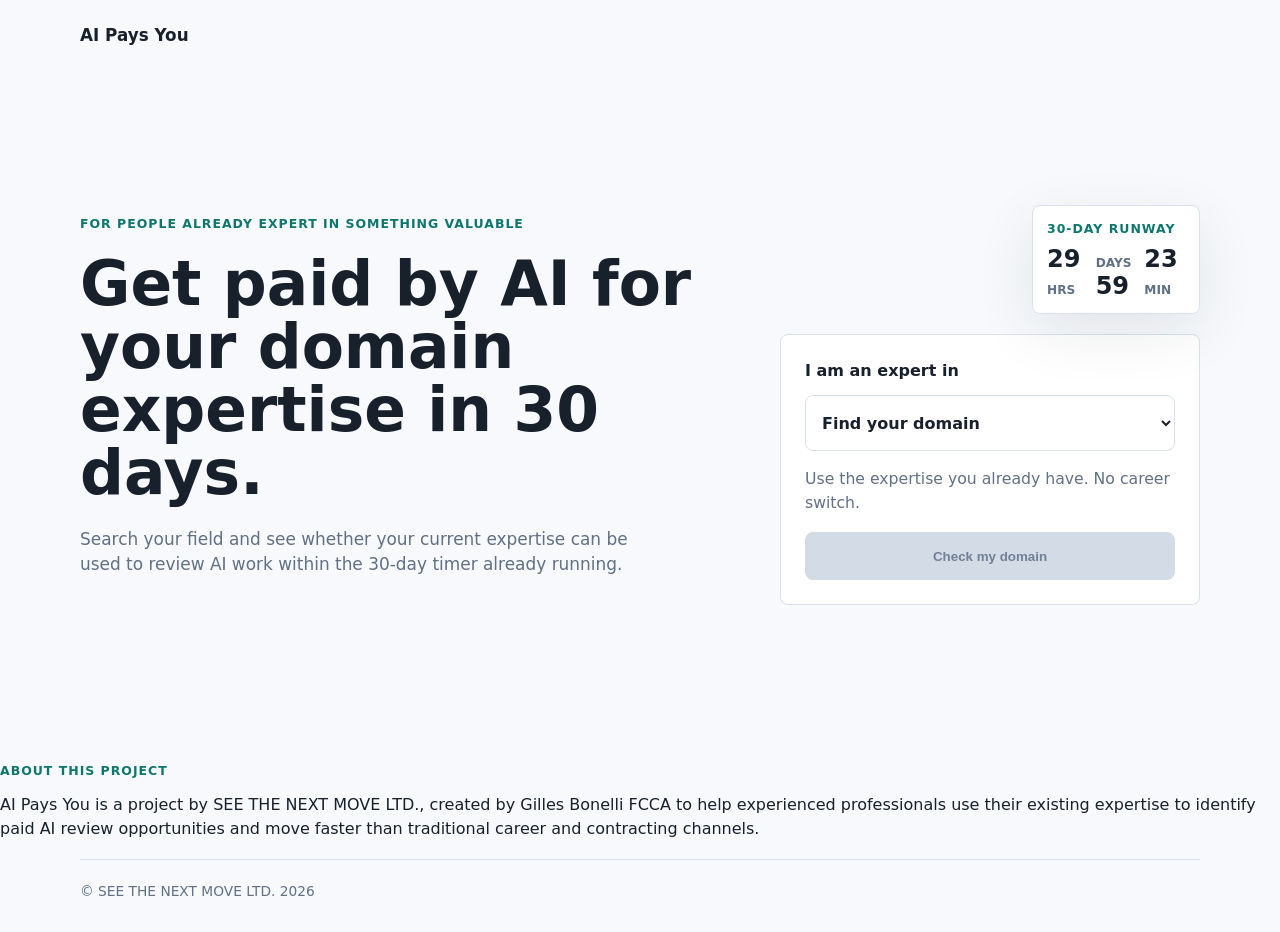
==== index.html @ 16462e9c "Add about project credibility band" ====
<!doctype html>
<html lang="en">
  <head>
    <meta charset="utf-8">
    <meta name="viewport" content="width=device-width, initial-scale=1">
    <title>Turn Your Expertise Into Paid AI Work in 30 Days | AI Pays You</title>
    <meta
      name="description"
      content="Search your domain of expertise and see how experts like you can get paid to review AI work."
    >
    <link rel="stylesheet" href="styles.css?v=20260603c">
    <link rel="stylesheet" href="compact.css?v=20260603d">
  </head>
  <body>
    <header class="site-header">
      <a class="brand" href="index.html" aria-label="AI Pays You home">AI Pays You</a>
    </header>

    <main>
      <section class="search-hero" id="search" aria-labelledby="headline">
        <div class="hero-copy">
          <p class="kicker">For people already expert in something valuable</p>
          <h1 id="headline">Get paid by AI for your domain expertise in 30 days.</h1>
          <p class="hero-subtitle">
            Search your field and see whether your current expertise can be used to review AI work within the 30-day timer already running.
          </p>
        </div>

        <div class="hero-tools">
          <aside class="floating-timer" aria-labelledby="floating-timer-title">
            <p class="eyebrow" id="floating-timer-title">30-day runway</p>
            <div class="mini-countdown" role="timer" aria-live="polite">
              <strong id="days">30</strong>
              <span>days</span>
              <strong id="hours">00</strong>
              <span>hrs</span>
              <strong id="minutes">00</strong>
              <span>min</span>
            </div>
          </aside>

          <div class="search-panel">
            <label class="domain-picker" for="domain">
              <span>I am an expert in</span>
              <select id="domain" name="domain">
                <option value="" selected>Find your domain</option>
                <option value="operations">Business Operations and Supply Chain</option>
                <option value="consulting">Consulting - Business, Strategy, IT, and Transformation</option>
                <option value="data">Data, MLOps, Cloud, and Cybersecurity</option>
                <option value="design">Design, Media, and AI Content Review</option>
                <option value="finance">Finance, Investment, and Accounting</option>
                <option value="generalist">Generalist AI Evaluation</option>
                <option value="ai-generalist">Generalist with some AI knowledge</option>
                <option value="language">Language, Translation, and Audio Evaluation</option>
                <option value="law">Law and Legal Review</option>
                <option value="medicine">Medicine and Clinical Practice</option>
                <option value="sales">Sales, Support, and Customer Experience</option>
                <option value="science">Science, Engineering, and PhD Research</option>
                <option value="software">Software Engineering</option>
              </select>
            </label>
            <p class="search-note">Use the expertise you already have. No career switch.</p>
            <button class="button search-button" type="button" id="check-demand" disabled>Check my domain</button>
          </div>
        </div>
      </section>

      <section class="result-section locked-section" id="result-section" aria-labelledby="fit-headline" hidden>
        <div class="result-card" aria-live="polite">
          <p class="eyebrow">Good news</p>
          <h2 id="fit-headline">Your expertise is in demand.</h2>
          <p id="fit-description">
            Select your domain expertise to see how it maps to AI review work.
          </p>
          <div class="demand-row">
            <div>
              <span>Domain</span>
              <strong id="fit-domain">Not selected</strong>
            </div>
            <div>
              <span>Estimated AI expert review range</span>
              <strong id="fit-pay">Select a domain</strong>
            </div>
          </div>
          <div class="opportunity-bridge">
            <h3>Secure this opportunity in 3 easy steps</h3>
            <ol class="step-preview" aria-label="3 easy steps">
              <li>
                <span>1</span>
                <strong>Signal that you are ready</strong>
                <p>Confirm that your selected expertise can be used for AI review work.</p>
              </li>
              <li>
                <span>2</span>
                <strong>Set yourself up to apply</strong>
                <p>Prepare your profile and application path. Allow 30 days.</p>
              </li>
              <li>
                <span>3</span>
                <strong>Do your best work</strong>
                <p>Complete accepted expert review work and receive payment.</p>
              </li>
            </ol>
          </div>
          <button class="button ghost" type="button" id="unlock-flow">Show me step 1</button>
        </div>
      </section>

      <section class="action-flow locked-section" id="action-flow" aria-labelledby="flow-title" hidden>
        <div class="section-heading">
          <p class="eyebrow">One step at a time</p>
          <h2 id="flow-title">How experts like you in <span id="domain-inline">your selected domain</span> get paid to review AI work.</h2>
        </div>

        <div class="flow-card">
          <div class="step-tabs" role="tablist" aria-label="Application steps">
            <button class="step-tab active" type="button" data-step-target="1" role="tab" aria-selected="true">
              <span>Step 1</span>
              Signal ready
            </button>
            <button class="step-tab" type="button" data-step-target="2" role="tab" aria-selected="false" disabled>
              <span>Step 2</span>
              Set up to apply
            </button>
            <button class="step-tab" type="button" data-step-target="3" role="tab" aria-selected="false" disabled>
              <span>Step 3</span>
              Do best work
            </button>
          </div>

          <article class="flow-step active" data-flow-step="1" aria-labelledby="step-1-title">
            <p class="eyebrow">Begin step 1</p>
            <h3 id="step-1-title">Signal that you are ready</h3>
            <p id="step-one">
              Signal that, as an expert in your selected domain, you are ready to review AI work.
            </p>
            <div class="flow-actions">
              <a class="button begin-button" href="https://t.mercor.com/iG6tP" target="_blank" rel="noopener">Begin step 1</a>
              <button class="button ghost" type="button" data-step-next="2">Then show step 2</button>
            </div>
          </article>

          <article class="flow-step" data-flow-step="2" aria-labelledby="step-2-title" hidden>
            <p class="eyebrow">Step 2</p>
            <h3 id="step-2-title">Set yourself up to apply</h3>
            <p>
              Prepare your profile and application path so you can apply for projects and get paid. Allow 30 days.
            </p>
            <div class="flow-actions">
              <button class="button ghost" type="button" data-step-next="1">Back to step 1</button>
              <button class="button" type="button" data-step-next="3">Show step 3</button>
            </div>
          </article>

          <article class="flow-step" data-flow-step="3" aria-labelledby="step-3-title" hidden>
            <p class="eyebrow">Step 3</p>
            <h3 id="step-3-title">Do your best work and receive payment</h3>
            <p>
              Complete expert review work carefully, deliver strong judgment, and receive payment when work is accepted.
            </p>
            <div class="flow-actions">
              <button class="button ghost" type="button" data-step-next="2">Back to step 2</button>
              <a class="button begin-button" href="https://t.mercor.com/iG6tP" target="_blank" rel="noopener">Begin step 1</a>
            </div>
          </article>
        </div>
      </section>

      <section class="about-project" aria-labelledby="about-project-title">
        <p class="eyebrow" id="about-project-title">About this project</p>
        <p>
          AI Pays You is a project by SEE THE NEXT MOVE LTD., created by Gilles Bonelli FCCA to help experienced professionals use their existing expertise to identify paid AI review opportunities and move faster than traditional career and contracting channels.
        </p>
      </section>
    </main>

    <footer class="site-footer">
      <span>&copy; SEE THE NEXT MOVE LTD. 2026</span>
    </footer>

    <script src="app.js?v=20260603c"></script>
    <script src="enhancements-20260524a.js"></script>
  </body>
</html>
---- styles.css ----
:root {
  color-scheme: light;
  --ink: #18202b;
  --muted: #617084;
  --line: #d9e0ea;
  --panel: #ffffff;
  --soft: #f4f7fb;
  --accent: #0f766e;
  --accent-strong: #0b5f59;
  --gold: #c58121;
  --danger: #b42318;
  --shadow: 0 18px 60px rgba(24, 32, 43, 0.09);
}

* {
  box-sizing: border-box;
}

html {
  scroll-behavior: smooth;
}

body {
  margin: 0;
  background: #f7f9fc;
  color: var(--ink);
  font-family: Inter, ui-sans-serif, system-ui, -apple-system, BlinkMacSystemFont, "Segoe UI", sans-serif;
  line-height: 1.5;
}

a {
  color: inherit;
}

.site-header,
.site-footer {
  width: min(1120px, calc(100% - 32px));
  margin: 0 auto;
  display: flex;
  align-items: center;
  justify-content: space-between;
  gap: 16px;
}

.site-header {
  min-height: 76px;
}

.brand {
  font-weight: 800;
  font-size: 1.05rem;
  text-decoration: none;
  letter-spacing: 0;
}

.top-nav {
  display: flex;
  align-items: center;
  gap: 6px;
}

.top-nav a {
  border-radius: 8px;
  color: var(--muted);
  font-size: 0.95rem;
  padding: 8px 10px;
  text-decoration: none;
}

.top-nav a:hover {
  background: #e9eef6;
  color: var(--ink);
}

.hero,
.search-hero {
  width: min(1120px, calc(100% - 32px));
  min-height: min(720px, calc(100vh - 104px));
  margin: 0 auto;
  display: grid;
  grid-template-columns: minmax(0, 1.08fr) minmax(320px, 0.92fr);
  gap: 36px;
  align-items: center;
  padding: 28px 0 42px;
}

.search-hero {
  grid-template-columns: minmax(0, 0.98fr) minmax(340px, 0.62fr);
  align-content: center;
}

.hero-copy {
  max-width: 720px;
}

.kicker,
.eyebrow {
  margin: 0 0 12px;
  color: var(--accent);
  font-size: 0.78rem;
  font-weight: 800;
  letter-spacing: 0.08em;
  text-transform: uppercase;
}

h1,
h2,
h3,
p {
  margin-top: 0;
}

h1 {
  max-width: 720px;
  margin-bottom: 20px;
  font-size: clamp(3rem, 7.4vw, 5.9rem);
  line-height: 0.96;
  letter-spacing: 0;
}

h2 {
  margin-bottom: 12px;
  font-size: clamp(1.8rem, 4vw, 3.2rem);
  line-height: 1.05;
  letter-spacing: 0;
}

h3 {
  margin-bottom: 8px;
  font-size: 1.08rem;
  line-height: 1.2;
}

.hero-subtitle {
  max-width: 640px;
  color: var(--muted);
  font-size: clamp(1.08rem, 2vw, 1.35rem);
}

.hero-actions {
  display: flex;
  flex-wrap: wrap;
  gap: 10px;
  margin-top: 28px;
}

.floating-timer {
  position: fixed;
  right: 18px;
  top: 96px;
  z-index: 20;
  width: 170px;
  border: 1px solid var(--line);
  border-radius: 8px;
  background: rgba(255, 255, 255, 0.94);
  box-shadow: var(--shadow);
  padding: 14px;
  backdrop-filter: blur(10px);
}

.floating-timer .eyebrow {
  margin-bottom: 8px;
}

.mini-countdown {
  display: grid;
  grid-template-columns: repeat(3, 1fr);
  gap: 2px 8px;
  align-items: baseline;
}

.mini-countdown strong {
  font-size: 1.5rem;
  line-height: 1;
}

.mini-countdown span {
  color: var(--muted);
  font-size: 0.76rem;
  font-weight: 800;
  text-transform: uppercase;
}

.countdown-panel,
.lead-form,
.crm-panel {
  border: 1px solid var(--line);
  border-radius: 8px;
  background: var(--panel);
  box-shadow: var(--shadow);
}

.countdown-panel {
  padding: 28px;
}

.countdown-note {
  color: var(--muted);
  margin-bottom: 22px;
}

.countdown-grid {
  display: grid;
  grid-template-columns: repeat(2, minmax(0, 1fr));
  gap: 12px;
}

.countdown-grid div {
  min-height: 112px;
  border: 1px solid var(--line);
  border-radius: 8px;
  background: var(--soft);
  display: flex;
  flex-direction: column;
  justify-content: center;
  padding: 18px;
}

.countdown-grid strong {
  font-size: clamp(2.2rem, 5vw, 4rem);
  line-height: 1;
}

.countdown-grid span {
  color: var(--muted);
  font-weight: 700;
}

.result-section,
.learn-section,
.action-flow,
.begin-section,
.admin-main {
  width: min(1120px, calc(100% - 32px));
  margin: 0 auto;
  padding: 24px 0;
}

.result-section,
.action-flow {
  min-height: min(720px, calc(100svh - 76px));
  display: grid;
  align-items: center;
}

.section-heading {
  max-width: 760px;
  margin-bottom: 14px;
}

.section-heading p,
.join-copy p {
  color: var(--muted);
}

.search-panel,
.result-card,
.three-step-path li,
.flow-card,
.begin-section {
  border: 1px solid var(--line);
  border-radius: 8px;
  background: var(--panel);
  padding: 22px;
}

.domain-picker {
  display: grid;
  gap: 10px;
  color: var(--ink);
  font-weight: 800;
}

.domain-picker select {
  min-height: 54px;
  font-weight: 750;
}

.search-panel {
  max-width: 460px;
  width: 100%;
}

.search-note {
  color: var(--muted);
  font-size: 0.98rem;
  margin: 12px 0 0;
}

.search-button {
  margin-top: 14px;
  width: 100%;
}

.button:disabled {
  background: #d2dbe6;
  border-color: #d2dbe6;
  color: #718094;
  cursor: not-allowed;
}

.locked-section[hidden] {
  display: none;
}

.result-card {
  background: #fafffd;
  border-color: rgba(15, 118, 110, 0.34);
  box-shadow: var(--shadow);
}

.result-card h2 {
  font-size: clamp(2rem, 4.8vw, 4.1rem);
  line-height: 1.02;
  max-width: 780px;
}

.result-card p,
.begin-section p {
  color: var(--muted);
  font-size: 1rem;
  max-width: 760px;
}

.demand-row {
  border-top: 1px solid var(--line);
  display: grid;
  grid-template-columns: minmax(0, 1fr) minmax(260px, 0.55fr);
  gap: 18px;
  margin-top: 14px;
  margin-bottom: 14px;
  padding-top: 14px;
}

.demand-row span {
  display: block;
  color: var(--muted);
  margin-bottom: 6px;
  font-weight: 750;
}

.demand-row strong {
  font-size: clamp(1.2rem, 2vw, 2rem);
  line-height: 1.1;
}

.opportunity-bridge {
  border-top: 1px solid var(--line);
  margin: 14px 0 14px;
  padding-top: 14px;
}

.opportunity-bridge h3 {
  font-size: clamp(1.25rem, 2.4vw, 2rem);
  line-height: 1.08;
  margin-bottom: 12px;
}

.step-preview {
  list-style: none;
  margin: 0;
  padding: 0;
  display: grid;
  grid-template-columns: repeat(3, minmax(0, 1fr));
  gap: 12px;
}

.step-preview li {
  border: 1px solid var(--line);
  border-radius: 8px;
  background: #fff;
  min-height: 138px;
  padding: 13px;
}

.step-preview span {
  width: 28px;
  height: 28px;
  border-radius: 50%;
  background: var(--ink);
  color: #fff;
  display: inline-flex;
  align-items: center;
  justify-content: center;
  font-weight: 800;
  margin-bottom: 10px;
}

.step-preview strong {
  display: block;
  font-size: 1rem;
  line-height: 1.15;
  margin-bottom: 8px;
}

.step-preview p {
  color: var(--muted);
  font-size: 0.88rem;
  line-height: 1.35;
  margin-bottom: 0;
}

.step-list {
  counter-reset: steps;
  list-style: none;
  margin: 0;
  padding: 0;
  display: grid;
  grid-template-columns: repeat(7, minmax(150px, 1fr));
  gap: 12px;
  overflow-x: auto;
  scrollbar-width: thin;
}

.step-card {
  min-width: 150px;
  min-height: 312px;
  border: 1px solid var(--line);
  border-radius: 8px;
  background: var(--panel);
  display: flex;
  flex-direction: column;
  gap: 16px;
  padding: 16px;
}

.step-card.active {
  border-color: rgba(15, 118, 110, 0.45);
  box-shadow: 0 0 0 4px rgba(15, 118, 110, 0.1);
}

.step-card.finish {
  background: #fff8ec;
  border-color: #efd6a9;
}

.step-number {
  width: 34px;
  height: 34px;
  border-radius: 50%;
  background: var(--ink);
  color: #fff;
  display: inline-flex;
  align-items: center;
  justify-content: center;
  font-weight: 800;
  flex: 0 0 auto;
}

.step-card p,
.step-card label {
  color: var(--muted);
  font-size: 0.93rem;
}

.step-card label {
  display: grid;
  gap: 8px;
}

select,
input,
textarea {
  width: 100%;
  border: 1px solid var(--line);
  border-radius: 8px;
  background: #fff;
  color: var(--ink);
  font: inherit;
  padding: 11px 12px;
}

textarea {
  resize: vertical;
}

.step-actions,
.crm-actions {
  display: flex;
  flex-wrap: wrap;
  gap: 8px;
}

.button {
  border: 1px solid var(--accent);
  border-radius: 8px;
  background: var(--accent);
  color: #fff;
  cursor: pointer;
  display: inline-flex;
  align-items: center;
  justify-content: center;
  min-height: 42px;
  padding: 10px 14px;
  font-weight: 800;
  text-decoration: none;
}

.button:hover {
  background: var(--accent-strong);
}

.button.ghost {
  background: #fff;
  color: var(--accent);
}

.button.ghost:hover {
  background: #e8f5f3;
}

.button.danger {
  background: #fff;
  border-color: #f4b8b2;
  color: var(--danger);
}

.button.submit {
  width: 100%;
}

.three-step-path {
  list-style: none;
  margin: 0;
  padding: 0;
  display: grid;
  grid-template-columns: repeat(3, minmax(0, 1fr));
  gap: 12px;
}

.three-step-path li {
  min-height: 260px;
}

.three-step-path span {
  color: var(--accent);
  display: block;
  font-weight: 800;
  margin-bottom: 16px;
  text-transform: uppercase;
}

.action-flow {
  scroll-margin-top: 24px;
}

.flow-card {
  box-shadow: var(--shadow);
  display: grid;
  gap: 14px;
  min-height: 0;
}

.step-tabs {
  display: grid;
  grid-template-columns: repeat(3, minmax(0, 1fr));
  gap: 8px;
}

.step-tab {
  border: 1px solid var(--line);
  border-radius: 8px;
  background: var(--soft);
  color: var(--muted);
  cursor: pointer;
  font: inherit;
  font-weight: 800;
  min-height: 44px;
  padding: 10px 12px;
  text-align: left;
}

.step-tab.active {
  background: var(--ink);
  border-color: var(--ink);
  color: #fff;
}

.step-tab span {
  display: block;
  font-size: 0.72rem;
  letter-spacing: 0.08em;
  margin-bottom: 3px;
  text-transform: uppercase;
}

.step-tab:disabled {
  cursor: not-allowed;
  opacity: 0.58;
}

.flow-step {
  align-content: center;
  display: grid;
  min-height: 240px;
}

.flow-step[hidden] {
  display: none;
}

.flow-step h3 {
  font-size: clamp(1.9rem, 4.2vw, 3.6rem);
  line-height: 1.02;
  max-width: 760px;
}

.flow-step p {
  color: var(--muted);
  font-size: 1.02rem;
  max-width: 680px;
}

.flow-actions {
  display: flex;
  flex-wrap: wrap;
  gap: 10px;
  margin-top: 16px;
}

.lead-form {
  display: grid;
  gap: 16px;
  padding: 22px;
}

.lead-form label {
  display: grid;
  gap: 7px;
  color: var(--ink);
  font-weight: 750;
}

.form-status {
  min-height: 24px;
  margin-bottom: 0;
  color: var(--accent);
  font-weight: 750;
}

.site-footer {
  border-top: 1px solid var(--line);
  flex-wrap: wrap;
  margin-top: 38px;
  padding: 24px 0 34px;
  color: var(--muted);
  font-size: 0.86rem;
  line-height: 1.45;
}

.site-footer a {
  color: var(--accent);
  font-weight: 800;
  text-decoration: none;
}

.legal-line {
  max-width: 760px;
}

.begin-section {
  display: flex;
  align-items: center;
  justify-content: space-between;
  gap: 24px;
}

.begin-section h2 {
  max-width: 760px;
}

.begin-button {
  flex: 0 0 auto;
  min-width: 170px;
}

.admin-main {
  padding-top: 32px;
}

.metric-grid {
  display: grid;
  grid-template-columns: repeat(4, minmax(0, 1fr));
  gap: 12px;
  margin-bottom: 20px;
}

.metric {
  border: 1px solid var(--line);
  border-radius: 8px;
  background: var(--panel);
  padding: 18px;
}

.metric span {
  color: var(--muted);
  display: block;
  font-weight: 750;
  margin-bottom: 8px;
}

.metric strong {
  font-size: 2.4rem;
  line-height: 1;
}

.crm-panel {
  padding: 20px;
}

.crm-toolbar {
  display: flex;
  align-items: center;
  justify-content: space-between;
  gap: 16px;
  margin-bottom: 18px;
}

.crm-toolbar h2 {
  font-size: 1.4rem;
  margin-bottom: 0;
}

.table-wrap {
  overflow-x: auto;
}

table {
  width: 100%;
  min-width: 820px;
  border-collapse: collapse;
}

th,
td {
  border-bottom: 1px solid var(--line);
  padding: 12px 10px;
  text-align: left;
  vertical-align: top;
}

th {
  color: var(--muted);
  font-size: 0.78rem;
  letter-spacing: 0.06em;
  text-transform: uppercase;
}

td {
  color: var(--ink);
}

.empty-row td {
  color: var(--muted);
  text-align: center;
}

@media (max-width: 920px) {
  .hero,
  .search-hero,
  .action-flow,
  .begin-section {
    grid-template-columns: 1fr;
  }

  .hero,
  .search-hero {
    min-height: auto;
    padding-top: 26px;
  }

  .result-section,
  .action-flow {
    min-height: auto;
  }

  .search-panel {
    max-width: 720px;
  }

  .step-list {
    grid-template-columns: repeat(7, minmax(220px, 1fr));
  }

  .demand-row,
  .three-step-path,
  .step-preview {
    grid-template-columns: 1fr;
  }

  .step-preview {
    gap: 8px;
  }

  .step-preview li {
    align-items: center;
    display: grid;
    grid-template-columns: 32px minmax(0, 0.8fr) minmax(0, 1.2fr);
    min-height: 0;
    padding: 10px 12px;
  }

  .step-preview span,
  .step-preview strong,
  .step-preview p {
    margin-bottom: 0;
  }

  .metric-grid {
    grid-template-columns: repeat(2, minmax(0, 1fr));
  }
}

@media (max-width: 560px) {
  .floating-timer {
    left: 12px;
    right: 12px;
    top: auto;
    bottom: 12px;
    width: auto;
  }

  .site-header,
  .site-footer {
    width: min(100% - 24px, 1120px);
  }

  .site-header {
    align-items: flex-start;
    flex-direction: column;
    justify-content: center;
    padding: 16px 0;
  }

  .top-nav {
    width: 100%;
    justify-content: space-between;
  }

  .hero,
  .search-hero,
  .result-section,
  .learn-section,
  .action-flow,
  .begin-section,
  .admin-main {
    width: min(100% - 24px, 1120px);
  }

  h1 {
    font-size: clamp(2.45rem, 13vw, 3.7rem);
  }

  .hero-subtitle {
    font-size: 1rem;
  }

  .result-section,
  .action-flow {
    padding: 14px 0;
  }

  .result-card,
  .flow-card,
  .search-panel {
    padding: 16px;
  }

  .result-card h2 {
    font-size: clamp(1.65rem, 9vw, 2.5rem);
  }

  .demand-row {
    gap: 10px;
    margin-bottom: 10px;
    margin-top: 10px;
    padding-top: 10px;
  }

  .opportunity-bridge {
    margin: 10px 0;
    padding-top: 10px;
  }

  .opportunity-bridge h3 {
    font-size: 1.25rem;
    margin-bottom: 10px;
  }

  .step-preview li {
    grid-template-columns: 30px minmax(0, 1fr);
  }

  .step-preview p {
    grid-column: 2;
  }

  .countdown-panel {
    padding: 18px;
  }

  .countdown-grid {
    grid-template-columns: 1fr 1fr;
    gap: 8px;
  }

  .countdown-grid div {
    min-height: 92px;
    padding: 12px;
  }

  .step-list {
    grid-template-columns: 1fr;
    overflow-x: visible;
  }

  .step-card {
    min-height: auto;
  }

  .step-tabs {
    grid-template-columns: 1fr;
  }

  .flow-card {
    min-height: auto;
    padding-bottom: 78px;
  }

  .flow-step {
    min-height: 250px;
  }

  .flow-step h3 {
    font-size: clamp(1.85rem, 10vw, 2.8rem);
  }

  .flow-step p {
    font-size: 1rem;
  }

  .metric-grid {
    grid-template-columns: 1fr;
  }

  .crm-toolbar {
    align-items: flex-start;
    flex-direction: column;
  }
}
---- compact.css ----
.result-section,
.action-flow {
  min-height: calc(100svh - 76px);
  display: grid;
  align-items: center;
  padding: 10px 0;
}

.section-heading {
  margin-bottom: 14px;
}

.result-card h2 {
  font-size: clamp(1.85rem, 4vw, 3.25rem);
  line-height: 1;
  margin-bottom: 10px;
  max-width: 700px;
}

.result-card {
  max-height: calc(100svh - 96px);
  overflow: clip;
}

.result-card p,
.begin-section p {
  font-size: 0.92rem;
  line-height: 1.35;
}

.demand-row {
  gap: 12px;
  margin-top: 10px;
  margin-bottom: 10px;
  padding-top: 10px;
}

.demand-row span {
  font-size: 0.72rem;
  margin-bottom: 4px;
}

.demand-row strong {
  font-size: clamp(1.05rem, 1.8vw, 1.45rem);
}

.opportunity-bridge {
  margin: 10px 0;
  padding-top: 10px;
}

.opportunity-bridge h3 {
  font-size: clamp(1.15rem, 2vw, 1.65rem);
  margin-bottom: 10px;
}

.step-preview {
  gap: 8px;
}

.step-preview li {
  min-height: 108px;
  padding: 10px;
}

.step-preview span {
  width: 24px;
  height: 24px;
  font-size: 0.72rem;
  margin-bottom: 8px;
}

.step-preview strong {
  font-size: 0.86rem;
  line-height: 1.1;
  margin-bottom: 6px;
}

.step-preview p {
  font-size: 0.78rem;
  line-height: 1.28;
}

.flow-card {
  gap: 14px;
  min-height: 0;
}

.flow-step {
  min-height: 240px;
}

.flow-step h3 {
  font-size: clamp(1.9rem, 4.2vw, 3.6rem);
}

.flow-step p {
  font-size: 1.02rem;
}

.hero-tools {
  display: grid;
  gap: 24px;
  justify-items: stretch;
  width: 100%;
}

@media (min-width: 921px) {
  .site-header,
  .site-footer,
  .search-hero {
    width: min(1240px, calc(100% - 64px));
  }

  .site-header {
    min-height: 72px;
  }

  .search-hero {
    min-height: calc(100svh - 210px);
    grid-template-columns: minmax(0, 1fr) minmax(360px, 460px);
    gap: clamp(48px, 6vw, 88px);
    align-items: center;
    padding: 34px 0 52px;
  }

  .hero-copy {
    max-width: 680px;
  }

  .kicker {
    margin-bottom: 18px;
    font-size: 0.78rem;
  }

  h1 {
    max-width: 680px;
    font-size: clamp(3.9rem, 4.6vw, 5rem);
    line-height: 1.03;
    margin-bottom: 22px;
  }

  .hero-subtitle {
    max-width: 640px;
    font-size: clamp(1.06rem, 1.25vw, 1.22rem);
    line-height: 1.52;
  }

  .hero-tools {
    align-self: center;
    justify-self: end;
    justify-items: end;
    gap: 22px;
    max-width: 460px;
  }

  .floating-timer {
    position: static;
    width: 168px;
    padding: 14px;
  }

  .search-panel {
    max-width: 460px;
    padding: 28px;
  }

  .domain-picker {
    gap: 12px;
  }

  .domain-picker select {
    min-height: 56px;
  }

  .search-note {
    margin-top: 16px;
  }

  .search-button {
    margin-top: 18px;
    min-height: 48px;
  }

  .site-footer {
    align-items: center;
    margin-top: 18px;
    padding: 22px 0 30px;
  }
}

@media (min-width: 921px) and (max-width: 1320px) {
  .site-header,
  .site-footer,
  .search-hero {
    width: min(1120px, calc(100% - 48px));
  }

  .search-hero {
    grid-template-columns: minmax(0, 1fr) minmax(340px, 420px);
    gap: 40px;
    padding-top: 28px;
  }

  h1 {
    max-width: 620px;
    font-size: clamp(3.35rem, 4.8vw, 4.15rem);
  }

  .hero-subtitle {
    max-width: 590px;
    font-size: 1.06rem;
  }

  .hero-tools {
    max-width: 420px;
    gap: 20px;
  }

  .search-panel {
    max-width: 420px;
    padding: 24px;
  }
}

@media (min-width: 921px) and (max-height: 760px) {
  .site-header {
    min-height: 60px;
  }

  .search-hero {
    min-height: auto;
    padding-top: 18px;
    padding-bottom: 34px;
  }

  .kicker {
    margin-bottom: 12px;
  }

  h1 {
    font-size: clamp(3rem, 4.45vw, 3.75rem);
    margin-bottom: 16px;
  }

  .hero-subtitle {
    font-size: 1rem;
    line-height: 1.45;
  }

  .hero-tools {
    gap: 16px;
  }

  .search-panel {
    padding: 20px;
  }

  .site-footer {
    margin-top: 10px;
    padding-top: 18px;
  }
}

@media (max-width: 920px) {
  .hero-tools {
    gap: 18px;
    justify-items: stretch;
  }

  .floating-timer {
    position: static;
    width: 100%;
    margin: 0;
  }

  .mini-countdown {
    grid-template-columns: repeat(6, auto);
    justify-content: start;
  }

  .search-hero {
    gap: 28px;
    padding-top: 18px;
  }

  h1 {
    max-width: 720px;
    font-size: 3.55rem;
    line-height: 1.04;
  }

  .result-section,
  .action-flow {
    min-height: calc(100svh - 76px);
  }

  .step-preview {
    gap: 8px;
  }

  .step-preview li {
    align-items: center;
    display: grid;
    grid-template-columns: 32px minmax(0, 0.8fr) minmax(0, 1.2fr);
    min-height: 0;
    padding: 10px 12px;
  }

  .step-preview span,
  .step-preview strong,
  .step-preview p {
    margin-bottom: 0;
  }
}

@media (max-width: 560px) {
  .hero-tools {
    gap: 14px;
  }

  .kicker {
    margin-bottom: 12px;
  }

  h1 {
    font-size: 2.55rem;
    line-height: 1.05;
    margin-bottom: 16px;
  }

  .hero-subtitle {
    font-size: 1rem;
    line-height: 1.45;
  }

  .result-section,
  .action-flow {
    min-height: calc(100svh - 64px);
    padding: 8px 0 72px;
  }

  .result-card,
  .flow-card,
  .search-panel {
    padding: 14px;
  }

  .result-card h2 {
    font-size: clamp(1.42rem, 7.8vw, 2.1rem);
    margin-bottom: 8px;
  }

  .result-card {
    max-height: calc(100svh - 92px);
  }

  .result-card p,
  .begin-section p {
    font-size: 0.82rem;
  }

  .demand-row {
    gap: 7px;
    margin-bottom: 7px;
    margin-top: 7px;
    padding-top: 7px;
  }

  .demand-row strong {
    font-size: 0.98rem;
  }

  .opportunity-bridge {
    margin: 7px 0;
    padding-top: 7px;
  }

  .opportunity-bridge h3 {
    font-size: 1.05rem;
    margin-bottom: 7px;
  }

  .step-preview li {
    grid-template-columns: 30px minmax(0, 1fr);
    padding: 8px;
  }

  .step-preview p {
    grid-column: 2;
    font-size: 0.74rem;
  }

  .flow-card {
    padding-bottom: 78px;
  }

  .flow-step {
    min-height: 250px;
  }

  .flow-step h3 {
    font-size: clamp(1.85rem, 10vw, 2.8rem);
  }

  .flow-step p {
    font-size: 1rem;
  }
}

@media (max-width: 380px) {
  h1 {
    font-size: 2.25rem;
  }
}
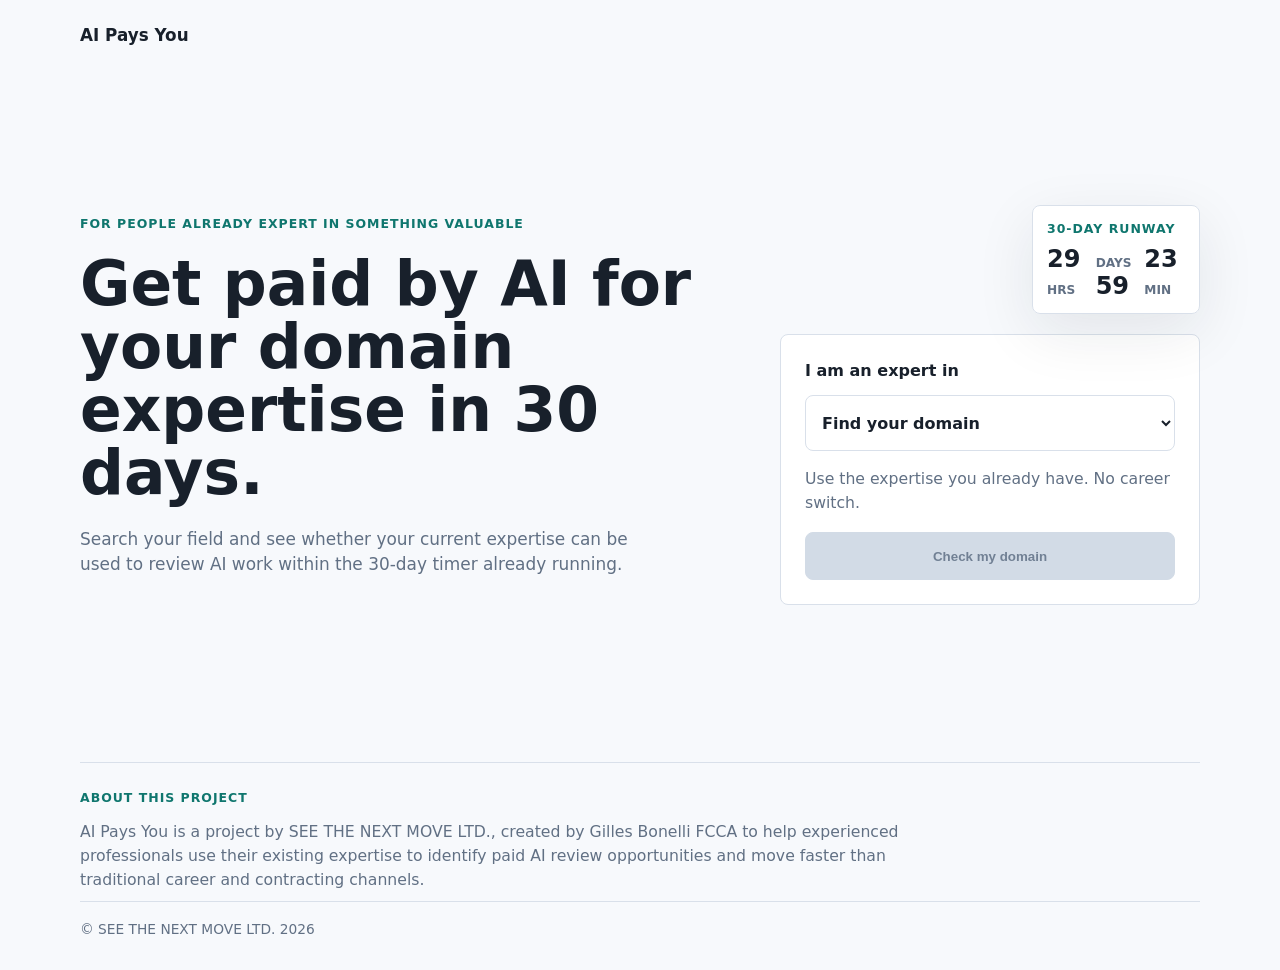
==== commit da602cf0: "Refresh compact styles for about band layout" ====
--- a/index.html
+++ b/index.html
@@ -9,7 +9,7 @@
       content="Search your domain of expertise and see how experts like you can get paid to review AI work."
     >
     <link rel="stylesheet" href="styles.css?v=20260603c">
-    <link rel="stylesheet" href="compact.css?v=20260603d">
+    <link rel="stylesheet" href="compact.css?v=20260603e">
   </head>
   <body>
     <header class="site-header">
--- a/compact.css
+++ b/compact.css
@@ -105,10 +105,26 @@
   width: 100%;
 }
 
+.about-project {
+  width: min(1240px, calc(100% - 64px));
+  margin: 0 auto 0;
+  border-top: 1px solid var(--line);
+  padding: 26px 0 8px;
+}
+
+.about-project p:last-child {
+  max-width: 860px;
+  color: var(--muted);
+  font-size: 0.98rem;
+  line-height: 1.55;
+  margin-bottom: 0;
+}
+
 @media (min-width: 921px) {
   .site-header,
   .site-footer,
-  .search-hero {
+  .search-hero,
+  .about-project {
     width: min(1240px, calc(100% - 64px));
   }
 
@@ -184,15 +200,16 @@
 
   .site-footer {
     align-items: center;
-    margin-top: 18px;
-    padding: 22px 0 30px;
+    margin-top: 0;
+    padding: 18px 0 30px;
   }
 }
 
 @media (min-width: 921px) and (max-width: 1320px) {
   .site-header,
   .site-footer,
-  .search-hero {
+  .search-hero,
+  .about-project {
     width: min(1120px, calc(100% - 48px));
   }
 
@@ -256,9 +273,13 @@
     padding: 20px;
   }
 
+  .about-project {
+    padding-top: 20px;
+  }
+
   .site-footer {
-    margin-top: 10px;
-    padding-top: 18px;
+    margin-top: 0;
+    padding-top: 16px;
   }
 }
 
@@ -288,6 +309,11 @@
     max-width: 720px;
     font-size: 3.55rem;
     line-height: 1.04;
+  }
+
+  .about-project {
+    width: min(100% - 32px, 720px);
+    padding-top: 24px;
   }
 
   .result-section,
@@ -334,6 +360,16 @@
     line-height: 1.45;
   }
 
+  .about-project {
+    width: min(100% - 24px, 1120px);
+    padding: 20px 0 4px;
+  }
+
+  .about-project p:last-child {
+    font-size: 0.92rem;
+    line-height: 1.48;
+  }
+
   .result-section,
   .action-flow {
     min-height: calc(100svh - 64px);
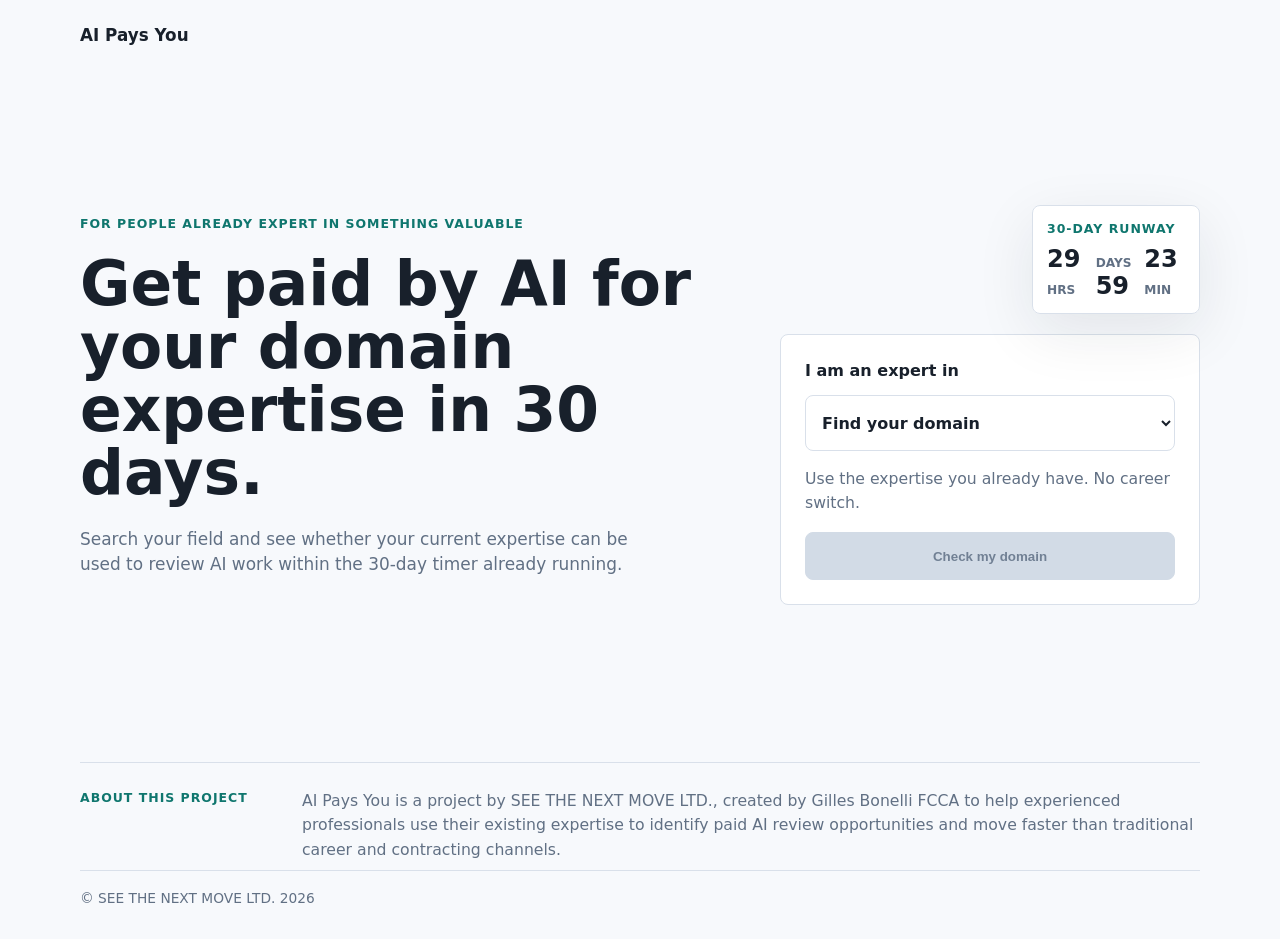
==== commit 3be6e723: "Refresh compact styles for about band spacing" ====
--- a/index.html
+++ b/index.html
@@ -9,7 +9,7 @@
       content="Search your domain of expertise and see how experts like you can get paid to review AI work."
     >
     <link rel="stylesheet" href="styles.css?v=20260603c">
-    <link rel="stylesheet" href="compact.css?v=20260603e">
+    <link rel="stylesheet" href="compact.css?v=20260603f">
   </head>
   <body>
     <header class="site-header">
--- a/compact.css
+++ b/compact.css
@@ -112,8 +112,13 @@
   padding: 26px 0 8px;
 }
 
+.about-project .eyebrow {
+  margin-bottom: 10px;
+}
+
 .about-project p:last-child {
-  max-width: 860px;
+  width: 100%;
+  max-width: none;
   color: var(--muted);
   font-size: 0.98rem;
   line-height: 1.55;
@@ -198,6 +203,17 @@
     min-height: 48px;
   }
 
+  .about-project {
+    display: grid;
+    grid-template-columns: 220px minmax(0, 1fr);
+    gap: 40px;
+    align-items: start;
+  }
+
+  .about-project .eyebrow {
+    margin-bottom: 0;
+  }
+
   .site-footer {
     align-items: center;
     margin-top: 0;
@@ -237,6 +253,11 @@
   .search-panel {
     max-width: 420px;
     padding: 24px;
+  }
+
+  .about-project {
+    grid-template-columns: 190px minmax(0, 1fr);
+    gap: 32px;
   }
 }
 
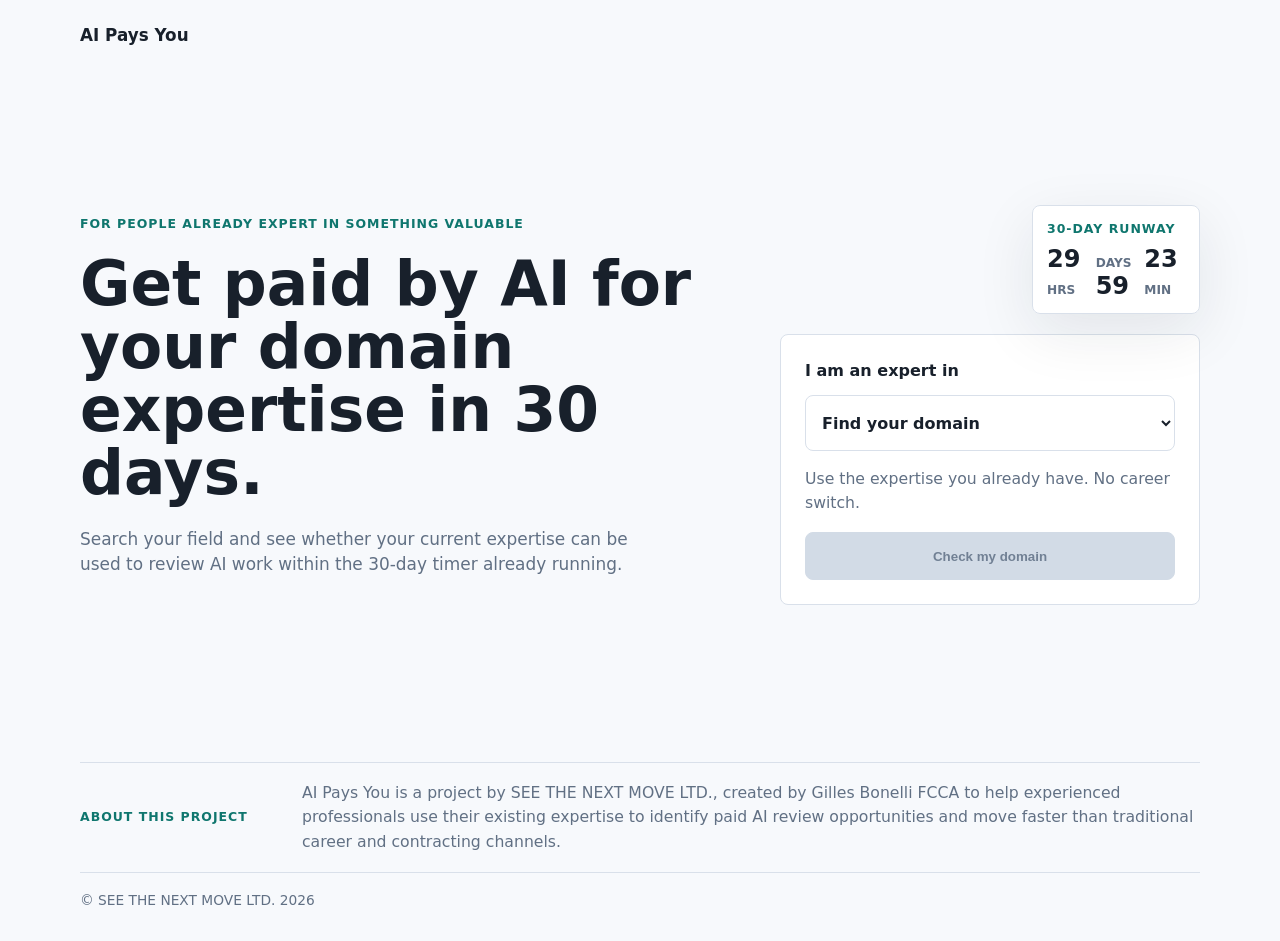
==== commit c35359ce: "Show referral opportunities for every expertise option" ====
--- a/index.html
+++ b/index.html
@@ -9,7 +9,7 @@
       content="Search your domain of expertise and see how experts like you can get paid to review AI work."
     >
     <link rel="stylesheet" href="styles.css?v=20260603c">
-    <link rel="stylesheet" href="compact.css?v=20260603f">
+    <link rel="stylesheet" href="compact.css?v=20260928a">
   </head>
   <body>
     <header class="site-header">
@@ -82,6 +82,16 @@
               <strong id="fit-pay">Select a domain</strong>
             </div>
           </div>
+          <div class="opportunity-sources" aria-labelledby="opportunity-sources-title">
+            <div class="opportunity-summary">
+              <span id="opportunity-sources-title">Opportunities found across referral platforms</span>
+              <strong id="opportunity-count">Check your domain</strong>
+            </div>
+            <div class="opportunity-links" id="opportunity-links" aria-label="Referral opportunity platforms"></div>
+            <p class="opportunity-note">
+              Indicative count refreshed when you check a domain. Availability and eligibility are confirmed on each platform.
+            </p>
+          </div>
           <div class="opportunity-bridge">
             <h3>Secure this opportunity in 3 easy steps</h3>
             <ol class="step-preview" aria-label="3 easy steps">
@@ -135,7 +145,7 @@
               Signal that, as an expert in your selected domain, you are ready to review AI work.
             </p>
             <div class="flow-actions">
-              <a class="button begin-button" href="https://t.mercor.com/iG6tP" target="_blank" rel="noopener">Begin step 1</a>
+              <button class="button begin-button" type="button" data-return-opportunities>View matched opportunities</button>
               <button class="button ghost" type="button" data-step-next="2">Then show step 2</button>
             </div>
           </article>
@@ -160,7 +170,7 @@
             </p>
             <div class="flow-actions">
               <button class="button ghost" type="button" data-step-next="2">Back to step 2</button>
-              <a class="button begin-button" href="https://t.mercor.com/iG6tP" target="_blank" rel="noopener">Begin step 1</a>
+              <button class="button begin-button" type="button" data-return-opportunities>View matched opportunities</button>
             </div>
           </article>
         </div>
@@ -178,7 +188,7 @@
       <span>&copy; SEE THE NEXT MOVE LTD. 2026</span>
     </footer>
 
-    <script src="app.js?v=20260603c"></script>
+    <script src="app.js?v=20260928a"></script>
     <script src="enhancements-20260524a.js"></script>
   </body>
 </html>
--- a/compact.css
+++ b/compact.css
@@ -109,7 +109,7 @@
   width: min(1240px, calc(100% - 64px));
   margin: 0 auto 0;
   border-top: 1px solid var(--line);
-  padding: 26px 0 8px;
+  padding: 18px 0;
 }
 
 .about-project .eyebrow {
@@ -207,7 +207,7 @@
     display: grid;
     grid-template-columns: 220px minmax(0, 1fr);
     gap: 40px;
-    align-items: start;
+    align-items: center;
   }
 
   .about-project .eyebrow {
@@ -295,7 +295,8 @@
   }
 
   .about-project {
-    padding-top: 20px;
+    padding-top: 16px;
+    padding-bottom: 16px;
   }
 
   .site-footer {
@@ -334,7 +335,7 @@
 
   .about-project {
     width: min(100% - 32px, 720px);
-    padding-top: 24px;
+    padding: 18px 0;
   }
 
   .result-section,
@@ -383,7 +384,7 @@
 
   .about-project {
     width: min(100% - 24px, 1120px);
-    padding: 20px 0 4px;
+    padding: 16px 0;
   }
 
   .about-project p:last-child {
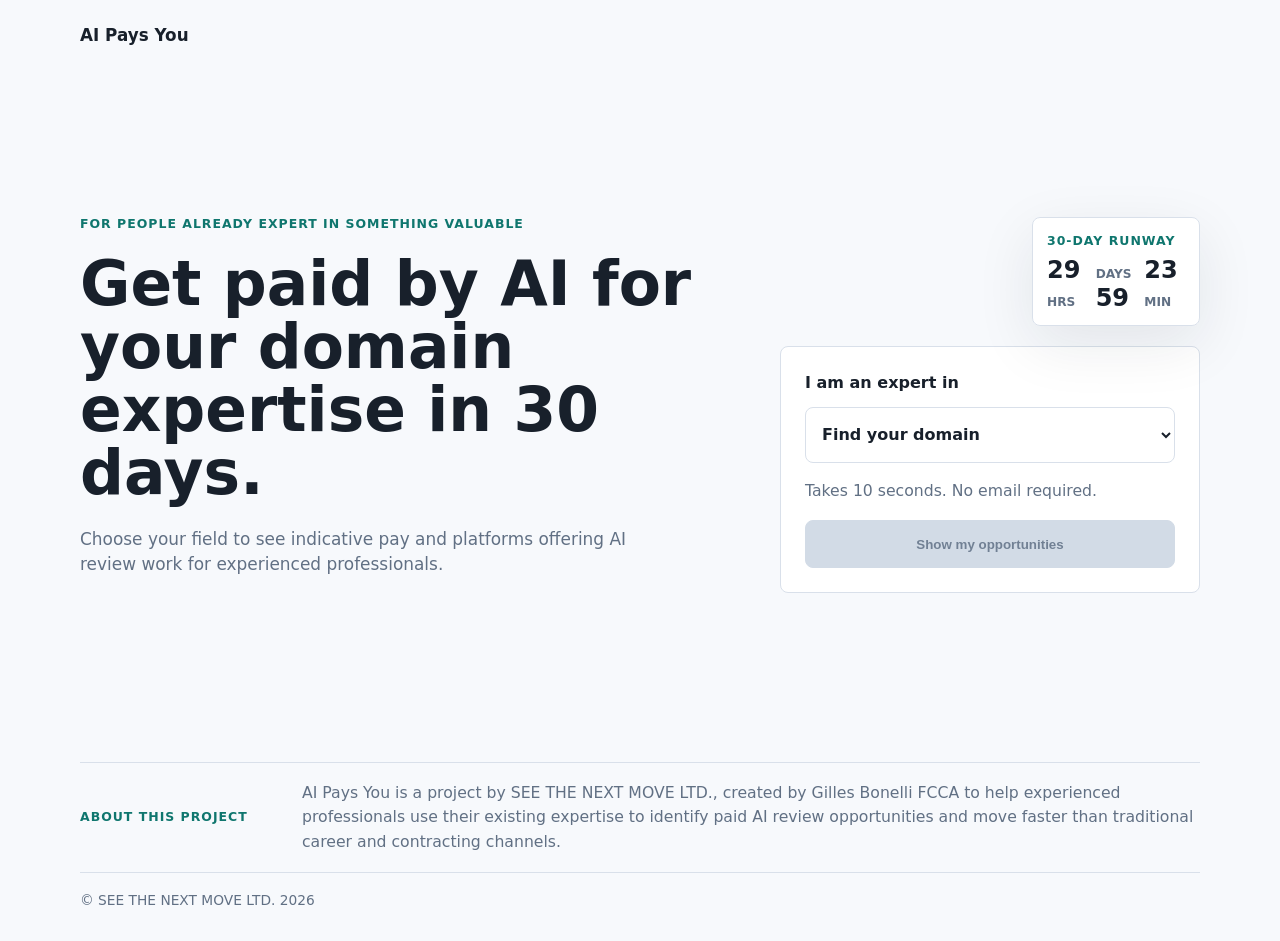
==== commit 048bca22: "Simplify landing-page conversion journey" ====
--- a/index.html
+++ b/index.html
@@ -9,7 +9,7 @@
       content="Search your domain of expertise and see how experts like you can get paid to review AI work."
     >
     <link rel="stylesheet" href="styles.css?v=20260603c">
-    <link rel="stylesheet" href="compact.css?v=20260928a">
+    <link rel="stylesheet" href="compact.css?v=20260928c">
   </head>
   <body>
     <header class="site-header">
@@ -22,7 +22,7 @@
           <p class="kicker">For people already expert in something valuable</p>
           <h1 id="headline">Get paid by AI for your domain expertise in 30 days.</h1>
           <p class="hero-subtitle">
-            Search your field and see whether your current expertise can be used to review AI work within the 30-day timer already running.
+            Choose your field to see indicative pay and platforms offering AI review work for experienced professionals.
           </p>
         </div>
 
@@ -59,120 +59,66 @@
                 <option value="software">Software Engineering</option>
               </select>
             </label>
-            <p class="search-note">Use the expertise you already have. No career switch.</p>
-            <button class="button search-button" type="button" id="check-demand" disabled>Check my domain</button>
+            <p class="search-note">Takes 10 seconds. No email required.</p>
+            <button class="button search-button" type="button" id="check-demand" disabled>Show my opportunities</button>
           </div>
         </div>
       </section>
 
       <section class="result-section locked-section" id="result-section" aria-labelledby="fit-headline" hidden>
         <div class="result-card" aria-live="polite">
-          <p class="eyebrow">Good news</p>
+          <p class="eyebrow">Your match</p>
           <h2 id="fit-headline">Your expertise is in demand.</h2>
           <p id="fit-description">
             Select your domain expertise to see how it maps to AI review work.
           </p>
+
           <div class="demand-row">
             <div>
-              <span>Domain</span>
+              <span>Your domain</span>
               <strong id="fit-domain">Not selected</strong>
             </div>
             <div>
-              <span>Estimated AI expert review range</span>
+              <span>Indicative expert review rate</span>
               <strong id="fit-pay">Select a domain</strong>
             </div>
           </div>
+
+          <ol class="conversion-path" aria-label="How the process works">
+            <li>
+              <span>1</span>
+              <div>
+                <strong>Choose a platform</strong>
+                <p>Open matching positions below.</p>
+              </div>
+            </li>
+            <li>
+              <span>2</span>
+              <div>
+                <strong>Create your profile and apply</strong>
+                <p>Present the expertise relevant to the position.</p>
+              </div>
+            </li>
+            <li>
+              <span>3</span>
+              <div>
+                <strong>Complete accepted work</strong>
+                <p>Deliver strong work and receive payment under the platform's terms.</p>
+              </div>
+            </li>
+          </ol>
+
           <div class="opportunity-sources" aria-labelledby="opportunity-sources-title">
             <div class="opportunity-summary">
-              <span id="opportunity-sources-title">Opportunities found across referral platforms</span>
-              <strong id="opportunity-count">Check your domain</strong>
+              <p class="eyebrow">Start with step 1</p>
+              <h3 id="opportunity-sources-title">Choose a platform</h3>
+              <p>Open one or more platforms to view positions matching your expertise.</p>
             </div>
-            <div class="opportunity-links" id="opportunity-links" aria-label="Referral opportunity platforms"></div>
+            <div class="opportunity-links" id="opportunity-links" aria-label="Step 1: choose a referral platform"></div>
             <p class="opportunity-note">
-              Indicative count refreshed when you check a domain. Availability and eligibility are confirmed on each platform.
+              Counts are indicative estimates. Availability and eligibility are confirmed on each platform.
             </p>
           </div>
-          <div class="opportunity-bridge">
-            <h3>Secure this opportunity in 3 easy steps</h3>
-            <ol class="step-preview" aria-label="3 easy steps">
-              <li>
-                <span>1</span>
-                <strong>Signal that you are ready</strong>
-                <p>Confirm that your selected expertise can be used for AI review work.</p>
-              </li>
-              <li>
-                <span>2</span>
-                <strong>Set yourself up to apply</strong>
-                <p>Prepare your profile and application path. Allow 30 days.</p>
-              </li>
-              <li>
-                <span>3</span>
-                <strong>Do your best work</strong>
-                <p>Complete accepted expert review work and receive payment.</p>
-              </li>
-            </ol>
-          </div>
-          <button class="button ghost" type="button" id="unlock-flow">Show me step 1</button>
-        </div>
-      </section>
-
-      <section class="action-flow locked-section" id="action-flow" aria-labelledby="flow-title" hidden>
-        <div class="section-heading">
-          <p class="eyebrow">One step at a time</p>
-          <h2 id="flow-title">How experts like you in <span id="domain-inline">your selected domain</span> get paid to review AI work.</h2>
-        </div>
-
-        <div class="flow-card">
-          <div class="step-tabs" role="tablist" aria-label="Application steps">
-            <button class="step-tab active" type="button" data-step-target="1" role="tab" aria-selected="true">
-              <span>Step 1</span>
-              Signal ready
-            </button>
-            <button class="step-tab" type="button" data-step-target="2" role="tab" aria-selected="false" disabled>
-              <span>Step 2</span>
-              Set up to apply
-            </button>
-            <button class="step-tab" type="button" data-step-target="3" role="tab" aria-selected="false" disabled>
-              <span>Step 3</span>
-              Do best work
-            </button>
-          </div>
-
-          <article class="flow-step active" data-flow-step="1" aria-labelledby="step-1-title">
-            <p class="eyebrow">Begin step 1</p>
-            <h3 id="step-1-title">Signal that you are ready</h3>
-            <p id="step-one">
-              Signal that, as an expert in your selected domain, you are ready to review AI work.
-            </p>
-            <div class="flow-actions">
-              <button class="button begin-button" type="button" data-return-opportunities>View matched opportunities</button>
-              <button class="button ghost" type="button" data-step-next="2">Then show step 2</button>
-            </div>
-          </article>
-
-          <article class="flow-step" data-flow-step="2" aria-labelledby="step-2-title" hidden>
-            <p class="eyebrow">Step 2</p>
-            <h3 id="step-2-title">Set yourself up to apply</h3>
-            <p>
-              Prepare your profile and application path so you can apply for projects and get paid. Allow 30 days.
-            </p>
-            <div class="flow-actions">
-              <button class="button ghost" type="button" data-step-next="1">Back to step 1</button>
-              <button class="button" type="button" data-step-next="3">Show step 3</button>
-            </div>
-          </article>
-
-          <article class="flow-step" data-flow-step="3" aria-labelledby="step-3-title" hidden>
-            <p class="eyebrow">Step 3</p>
-            <h3 id="step-3-title">Do your best work and receive payment</h3>
-            <p>
-              Complete expert review work carefully, deliver strong judgment, and receive payment when work is accepted.
-            </p>
-            <div class="flow-actions">
-              <button class="button ghost" type="button" data-step-next="2">Back to step 2</button>
-              <button class="button begin-button" type="button" data-return-opportunities>View matched opportunities</button>
-            </div>
-          </article>
         </div>
       </section>
 
@@ -188,7 +134,7 @@
       <span>&copy; SEE THE NEXT MOVE LTD. 2026</span>
     </footer>
 
-    <script src="app.js?v=20260928a"></script>
+    <script src="app.js?v=20260928c"></script>
     <script src="enhancements-20260524a.js"></script>
   </body>
 </html>
--- a/compact.css
+++ b/compact.css
@@ -42,6 +42,74 @@
 
 .demand-row strong {
   font-size: clamp(1.05rem, 1.8vw, 1.45rem);
+}
+
+.opportunity-sources {
+  border-top: 1px solid var(--line);
+  margin-top: 10px;
+  padding-top: 12px;
+}
+
+.opportunity-summary {
+  display: grid;
+  gap: 6px;
+}
+
+.opportunity-summary h3 {
+  font-size: clamp(1.12rem, 2vw, 1.5rem);
+  line-height: 1.2;
+  margin: 0;
+}
+
+.opportunity-summary p {
+  color: var(--muted);
+  font-size: 0.82rem;
+  line-height: 1.4;
+  margin: 0;
+}
+
+.opportunity-links {
+  display: grid;
+  grid-template-columns: repeat(4, minmax(0, 1fr));
+  gap: 8px;
+  margin-top: 10px;
+}
+
+.opportunity-link {
+  align-items: flex-start;
+  flex-direction: column;
+  min-width: 0;
+  min-height: 64px;
+  padding: 10px 12px;
+  text-align: left;
+}
+
+.opportunity-platform {
+  color: var(--ink);
+  font-size: 0.84rem;
+  line-height: 1.2;
+}
+
+.opportunity-position-count {
+  color: var(--accent);
+  font-size: 0.78rem;
+  line-height: 1.2;
+}
+
+.workflow-next {
+  margin-top: 12px;
+  width: 100%;
+}
+
+.action-flow .step-tabs {
+  grid-template-columns: repeat(2, minmax(0, 1fr));
+}
+
+.opportunity-note {
+  color: var(--muted);
+  font-size: 0.74rem;
+  line-height: 1.35;
+  margin: 8px 0 0;
 }
 
 .opportunity-bridge {
@@ -338,6 +406,10 @@
     padding: 18px 0;
   }
 
+  .opportunity-links {
+    grid-template-columns: repeat(2, minmax(0, 1fr));
+  }
+
   .result-section,
   .action-flow {
     min-height: calc(100svh - 76px);
@@ -392,6 +464,10 @@
     line-height: 1.48;
   }
 
+  .opportunity-links {
+    grid-template-columns: 1fr;
+  }
+
   .result-section,
   .action-flow {
     min-height: calc(100svh - 64px);
